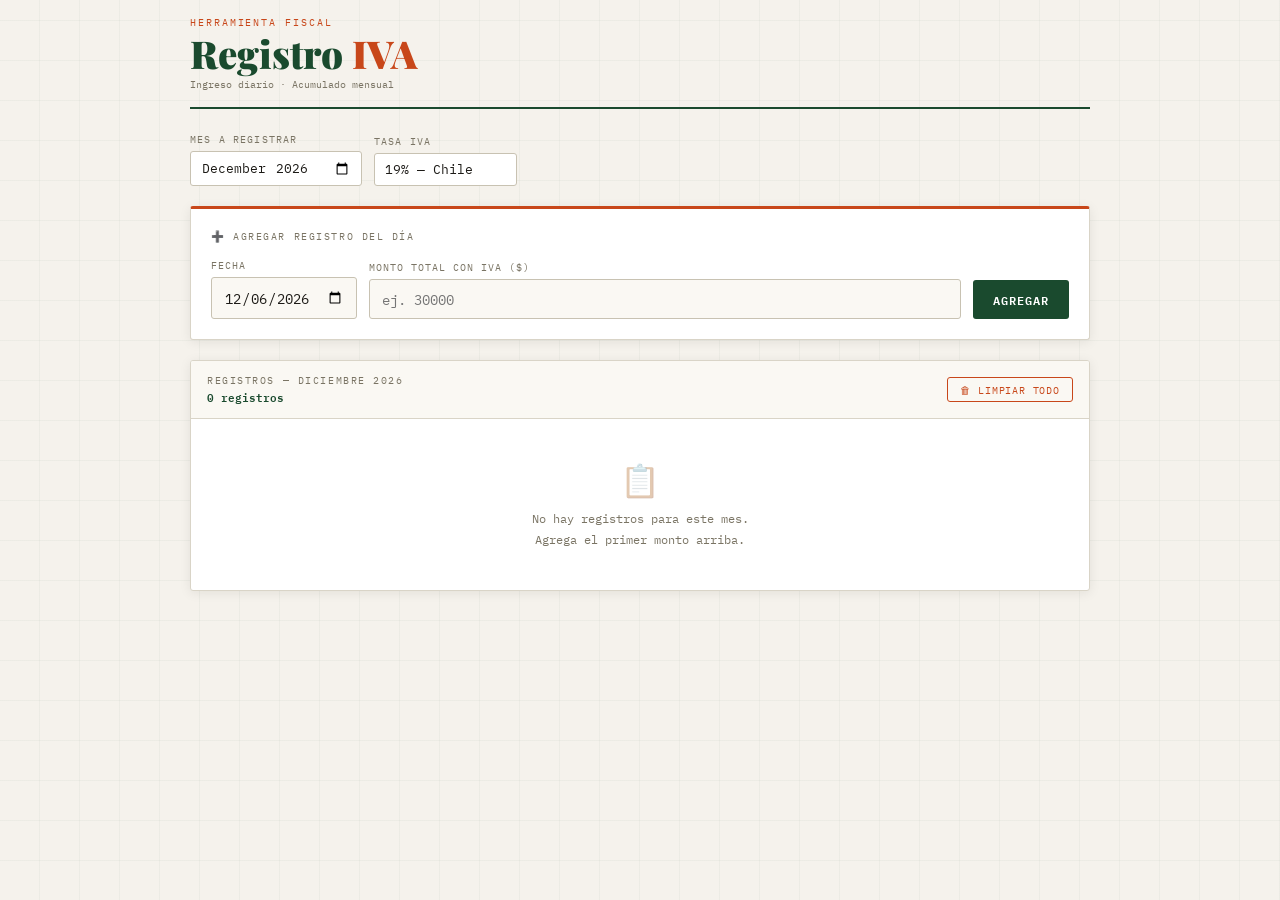
==== calculadora-iva-mensual.html @ a1014ed2 "Pagina de inicio en progreso" ====
<!DOCTYPE html>
<html lang="es">
<head>
<meta charset="UTF-8"/>
<meta name="viewport" content="width=device-width, initial-scale=1.0"/>
<title>Registro IVA Mensual</title>
<link href="https://fonts.googleapis.com/css2?family=IBM+Plex+Mono:wght@400;500;600&family=Playfair+Display:wght@700;900&display=swap" rel="stylesheet"/>
<style>
*,*::before,*::after{box-sizing:border-box;margin:0;padding:0}

:root{
  --bg:#f5f2ec;
  --surface:#ffffff;
  --surface2:#faf8f3;
  --border:#d9d4c7;
  --border2:#c8c2b2;
  --accent:#1a4a2e;
  --accent2:#c8471a;
  --accent3:#e8c84a;
  --text:#1c1a16;
  --muted:#7a7464;
  --green:#1a6b3a;
  --green-bg:#e8f5ee;
  --red-bg:#fdf0ec;
  --total-bg:#1a4a2e;
  --total-text:#f5f2ec;
  --shadow:0 2px 12px rgba(26,22,16,0.08);
  --radius:3px;
}

body{
  background:var(--bg);
  color:var(--text);
  font-family:'IBM Plex Mono',monospace;
  min-height:100vh;
  padding:1rem;
  background-image:
    repeating-linear-gradient(0deg,transparent,transparent 39px,rgba(26,74,46,0.04) 39px,rgba(26,74,46,0.04) 40px),
    repeating-linear-gradient(90deg,transparent,transparent 39px,rgba(26,74,46,0.04) 39px,rgba(26,74,46,0.04) 40px);
}

/* ── LAYOUT ── */
.app{max-width:900px;margin:0 auto}

/* ── HEADER ── */
.app-header{
  display:flex;
  align-items:flex-end;
  justify-content:space-between;
  flex-wrap:wrap;
  gap:1rem;
  margin-bottom:1.5rem;
  padding-bottom:1rem;
  border-bottom:2px solid var(--accent);
}
.header-left{}
.header-eyebrow{
  font-size:0.6rem;
  letter-spacing:0.2em;
  text-transform:uppercase;
  color:var(--accent2);
  margin-bottom:0.3rem;
}
h1{
  font-family:'Playfair Display',serif;
  font-size:clamp(1.6rem,5vw,2.4rem);
  font-weight:900;
  line-height:1;
  color:var(--accent);
}
h1 span{color:var(--accent2)}
.header-meta{
  font-size:0.65rem;
  color:var(--muted);
  margin-top:0.3rem;
}

/* ── RATE & MONTH BAR ── */
.config-bar{
  display:flex;
  gap:0.75rem;
  flex-wrap:wrap;
  margin-bottom:1.25rem;
  align-items:flex-end;
}
.config-field{display:flex;flex-direction:column;gap:0.3rem}
.config-field label{font-size:0.6rem;letter-spacing:0.12em;text-transform:uppercase;color:var(--muted)}
.config-field select,
.config-field input[type="number"],
.config-field input[type="month"]{
  padding:0.45rem 0.65rem;
  background:var(--surface);
  border:1px solid var(--border2);
  color:var(--text);
  font-family:'IBM Plex Mono',monospace;
  font-size:0.82rem;
  outline:none;
  border-radius:var(--radius);
  transition:border-color 0.15s;
  -webkit-appearance:none;
}
.config-field select:focus,
.config-field input:focus{border-color:var(--accent)}
.config-field input[type="number"]{width:90px}

/* ── INPUT CARD ── */
.input-card{
  background:var(--surface);
  border:1px solid var(--border);
  border-top:3px solid var(--accent2);
  padding:1.25rem;
  margin-bottom:1.25rem;
  box-shadow:var(--shadow);
  border-radius:var(--radius);
}
.input-card-title{
  font-size:0.65rem;
  letter-spacing:0.15em;
  text-transform:uppercase;
  color:var(--muted);
  margin-bottom:1rem;
}
.input-row{
  display:grid;
  grid-template-columns:auto 1fr auto;
  gap:0.75rem;
  align-items:flex-end;
  flex-wrap:wrap;
}
@media(max-width:520px){
  .input-row{grid-template-columns:1fr 1fr;row-gap:0.75rem}
  .input-row .btn-add{grid-column:1/-1}
}
.input-field{display:flex;flex-direction:column;gap:0.3rem}
.input-field label{font-size:0.6rem;letter-spacing:0.1em;text-transform:uppercase;color:var(--muted)}
.input-field input{
  padding:0.6rem 0.75rem;
  background:var(--surface2);
  border:1px solid var(--border2);
  color:var(--text);
  font-family:'IBM Plex Mono',monospace;
  font-size:0.9rem;
  outline:none;
  border-radius:var(--radius);
  transition:border-color 0.15s;
  width:100%;
}
.input-field input:focus{border-color:var(--accent2);background:#fff}
.preview-chips{
  display:flex;
  gap:0.5rem;
  flex-wrap:wrap;
  margin-top:0.75rem;
  font-size:0.72rem;
  color:var(--muted);
}
.chip{
  background:var(--surface2);
  border:1px solid var(--border);
  padding:3px 10px;
  border-radius:20px;
}
.chip strong{color:var(--green)}

.btn-add{
  padding:0.6rem 1.25rem;
  background:var(--accent);
  border:none;
  color:#fff;
  font-family:'IBM Plex Mono',monospace;
  font-size:0.78rem;
  font-weight:600;
  letter-spacing:0.08em;
  text-transform:uppercase;
  cursor:pointer;
  border-radius:var(--radius);
  transition:all 0.15s;
  white-space:nowrap;
  align-self:flex-end;
}
.btn-add:hover{background:#1f5c38;transform:translateY(-1px)}
.btn-add:active{transform:translateY(0)}

/* ── TABLE SECTION ── */
.table-section{
  background:var(--surface);
  border:1px solid var(--border);
  box-shadow:var(--shadow);
  border-radius:var(--radius);
  overflow:hidden;
  margin-bottom:1.25rem;
}
.table-header{
  display:flex;
  align-items:center;
  justify-content:space-between;
  padding:0.75rem 1rem;
  border-bottom:1px solid var(--border);
  background:var(--surface2);
  flex-wrap:wrap;
  gap:0.5rem;
}
.table-title{
  font-size:0.65rem;
  letter-spacing:0.15em;
  text-transform:uppercase;
  color:var(--muted);
}
.record-count{
  font-size:0.7rem;
  color:var(--accent);
  font-weight:600;
}
.btn-clear-all{
  padding:0.3rem 0.75rem;
  background:transparent;
  border:1px solid var(--accent2);
  color:var(--accent2);
  font-family:'IBM Plex Mono',monospace;
  font-size:0.65rem;
  letter-spacing:0.08em;
  text-transform:uppercase;
  cursor:pointer;
  border-radius:var(--radius);
  transition:all 0.15s;
}
.btn-clear-all:hover{background:var(--accent2);color:#fff}

/* Table scroll wrapper */
.table-scroll{overflow-x:auto;-webkit-overflow-scrolling:touch}

table{
  width:100%;
  border-collapse:collapse;
  font-size:0.8rem;
  min-width:480px;
}
thead tr{background:var(--accent);color:#fff}
thead th{
  padding:0.6rem 0.9rem;
  text-align:right;
  font-weight:500;
  font-size:0.65rem;
  letter-spacing:0.1em;
  text-transform:uppercase;
  white-space:nowrap;
}
thead th:first-child{text-align:left}
thead th:last-child{text-align:center;width:60px}

tbody tr{
  border-bottom:1px solid var(--border);
  transition:background 0.1s;
  animation:rowIn 0.25s ease both;
}
tbody tr:hover{background:var(--surface2)}
tbody tr:last-child{border-bottom:none}

@keyframes rowIn{
  from{opacity:0;transform:translateY(-6px)}
  to{opacity:1;transform:translateY(0)}
}

td{
  padding:0.55rem 0.9rem;
  text-align:right;
  vertical-align:middle;
  white-space:nowrap;
}
td:first-child{text-align:left;color:var(--muted);font-size:0.75rem}
td.amt{color:var(--text);font-weight:500}
td.net{color:var(--green)}
td.tax{color:var(--accent2)}
td.actions{text-align:center;padding:0.4rem}

.btn-del{
  background:none;
  border:1px solid var(--border);
  color:var(--muted);
  cursor:pointer;
  font-size:0.8rem;
  padding:3px 8px;
  border-radius:var(--radius);
  transition:all 0.15s;
  font-family:'IBM Plex Mono',monospace;
}
.btn-del:hover{border-color:var(--accent2);color:var(--accent2);background:var(--red-bg)}

/* TOTAL ROW */
tfoot tr{background:var(--total-bg);color:var(--total-text)}
tfoot td{
  padding:0.8rem 0.9rem;
  font-weight:600;
  font-size:0.82rem;
}
tfoot td:first-child{
  font-family:'Playfair Display',serif;
  font-size:0.85rem;
  font-weight:700;
  letter-spacing:0.05em;
}
tfoot td.t-net{color:#7dd4a0}
tfoot td.t-tax{color:#f4a87a}

/* Empty state */
.empty-state{
  text-align:center;
  padding:2.5rem 1rem;
  color:var(--muted);
}
.empty-state .empty-icon{font-size:2rem;margin-bottom:0.5rem;opacity:0.4}
.empty-state p{font-size:0.75rem;line-height:1.7}

/* ── TOAST ── */
.toast{
  position:fixed;
  bottom:1.5rem;
  left:50%;
  transform:translateX(-50%) translateY(20px);
  background:var(--accent);
  color:#fff;
  padding:0.6rem 1.25rem;
  font-size:0.75rem;
  border-radius:30px;
  opacity:0;
  transition:all 0.3s;
  pointer-events:none;
  z-index:999;
  white-space:nowrap;
}
.toast.show{opacity:1;transform:translateX(-50%) translateY(0)}

/* ── RESPONSIVE ── */
@media(max-width:600px){
  body{padding:0.75rem}
  .config-bar{gap:0.5rem}
  .input-card{padding:1rem}
  .app-header{margin-bottom:1rem}
  table{font-size:0.72rem}
  thead th,td{padding:0.5rem 0.6rem}
}
</style>
</head>
<body>

<div class="app">

  <!-- HEADER -->
  <header class="app-header">
    <div class="header-left">
      <div class="header-eyebrow">Herramienta fiscal</div>
      <h1>Registro <span>IVA</span></h1>
      <div class="header-meta">Ingreso diario · Acumulado mensual</div>
    </div>
  </header>

  <!-- CONFIG -->
  <div class="config-bar">
    <div class="config-field">
      <label>Mes a registrar</label>
      <input type="month" id="monthPicker"/>
    </div>
    <div class="config-field">
      <label>Tasa IVA</label>
      <select id="rateSel">
        <option value="19">19% — Chile</option>
        <option value="16">16% — México</option>
        <option value="21">21% — Argentina</option>
        <option value="12">12% — Ecuador</option>
        <option value="custom">Personalizada</option>
      </select>
    </div>
    <div class="config-field" id="customRateField" style="display:none">
      <label>Tasa %</label>
      <input type="number" id="customRateInput" placeholder="ej. 10" min="0" max="100" step="0.1"/>
    </div>
  </div>

  <!-- INPUT CARD -->
  <div class="input-card">
    <div class="input-card-title">➕ Agregar registro del día</div>
    <div class="input-row">
      <div class="input-field">
        <label>Fecha</label>
        <input type="date" id="entryDate"/>
      </div>
      <div class="input-field">
        <label>Monto total con IVA ($)</label>
        <input type="number" id="entryAmount" placeholder="ej. 30000" min="0" step="1"/>
      </div>
      <button class="btn-add" onclick="addEntry()">Agregar</button>
    </div>
    <div class="preview-chips" id="previewChips" style="display:none">
      <span class="chip">Neto: <strong id="prevNet">—</strong></span>
      <span class="chip">IVA: <strong id="prevTax">—</strong></span>
    </div>
  </div>

  <!-- TABLE -->
  <div class="table-section">
    <div class="table-header">
      <div>
        <div class="table-title" id="tableTitle">Registros del mes</div>
        <div class="record-count" id="recordCount">0 registros</div>
      </div>
      <button class="btn-clear-all" onclick="clearAll()">🗑 Limpiar todo</button>
    </div>
    <div class="table-scroll">
      <table id="mainTable">
        <thead>
          <tr>
            <th>Fecha</th>
            <th>Total con IVA</th>
            <th>Neto sin IVA</th>
            <th>IVA</th>
            <th>—</th>
          </tr>
        </thead>
        <tbody id="tableBody"></tbody>
        <tfoot id="tableFoot"></tfoot>
      </table>
    </div>
    <div class="empty-state" id="emptyState">
      <div class="empty-icon">📋</div>
      <p>No hay registros para este mes.<br>Agrega el primer monto arriba.</p>
    </div>
  </div>

</div>

<div class="toast" id="toast"></div>

<script>
// ── STATE ──
let entries = {}; // { "YYYY-MM": [ {date, amount, net, tax}, ... ] }
let currentMonth = '';
let currentRate = 19;

const STORAGE_KEY = 'iva_entries_v1';

// ── INIT ──
function init(){
  // Load from localStorage
  try {
    const saved = localStorage.getItem(STORAGE_KEY);
    if(saved) entries = JSON.parse(saved);
  } catch(e){ entries = {}; }

  // Set month picker to current month
  const now = new Date();
  const ym = now.toISOString().slice(0,7);
  document.getElementById('monthPicker').value = ym;
  currentMonth = ym;

  // Set date to today
  document.getElementById('entryDate').value = now.toISOString().slice(0,10);

  // Rate selector
  document.getElementById('rateSel').addEventListener('change', onRateChange);
  document.getElementById('customRateInput').addEventListener('input', onRateChange);
  document.getElementById('monthPicker').addEventListener('change', e => {
    currentMonth = e.target.value;
    renderTable();
  });
  document.getElementById('entryAmount').addEventListener('input', updatePreview);

  renderTable();
}

function onRateChange(){
  const sel = document.getElementById('rateSel').value;
  const customField = document.getElementById('customRateField');
  if(sel === 'custom'){
    customField.style.display = 'flex';
    currentRate = parseFloat(document.getElementById('customRateInput').value) || 0;
  } else {
    customField.style.display = 'none';
    currentRate = parseFloat(sel);
  }
  updatePreview();
  renderTable();
}

function getRate(){
  const sel = document.getElementById('rateSel').value;
  if(sel === 'custom') return parseFloat(document.getElementById('customRateInput').value) || 0;
  return parseFloat(sel);
}

function calcFromGross(gross){
  const r = getRate() / 100;
  const net = gross / (1 + r);
  const tax = gross - net;
  return { net: Math.round(net), tax: Math.round(tax) };
}

function updatePreview(){
  const raw = parseFloat(document.getElementById('entryAmount').value);
  const chips = document.getElementById('previewChips');
  if(!raw || raw <= 0){ chips.style.display='none'; return; }
  const {net, tax} = calcFromGross(raw);
  document.getElementById('prevNet').textContent = fmt(net);
  document.getElementById('prevTax').textContent = fmt(tax);
  chips.style.display = 'flex';
}

// ── ADD ──
function addEntry(){
  const dateVal = document.getElementById('entryDate').value;
  const amountVal = parseFloat(document.getElementById('entryAmount').value);
  if(!dateVal){ showToast('Selecciona una fecha'); return; }
  if(!amountVal || amountVal <= 0){ showToast('Ingresa un monto válido'); return; }
  const rate = getRate();
  if(!rate || rate <= 0){ showToast('Define una tasa de IVA válida'); return; }

  const {net, tax} = calcFromGross(amountVal);
  const entryMonth = dateVal.slice(0,7);

  if(!entries[entryMonth]) entries[entryMonth] = [];

  // Check duplicate date — ask / allow multiple per day
  entries[entryMonth].push({ date: dateVal, amount: Math.round(amountVal), net, tax });
  entries[entryMonth].sort((a,b) => a.date.localeCompare(b.date));

  save();
  currentMonth = entryMonth;
  document.getElementById('monthPicker').value = entryMonth;
  renderTable();
  document.getElementById('entryAmount').value = '';
  document.getElementById('previewChips').style.display = 'none';
  showToast('✓ Registro agregado');
}

// ── DELETE ──
function deleteEntry(month, idx){
  if(!entries[month]) return;
  entries[month].splice(idx, 1);
  if(entries[month].length === 0) delete entries[month];
  save();
  renderTable();
  showToast('Registro eliminado');
}

// ── CLEAR ALL ──
function clearAll(){
  if(!entries[currentMonth] || entries[currentMonth].length === 0){ showToast('No hay registros este mes'); return; }
  if(!confirm(`¿Eliminar todos los registros de ${fmtMonth(currentMonth)}?`)) return;
  delete entries[currentMonth];
  save();
  renderTable();
  showToast('Mes limpiado');
}

// ── SAVE ──
function save(){
  try { localStorage.setItem(STORAGE_KEY, JSON.stringify(entries)); } catch(e){}
}

// ── RENDER ──
function renderTable(){
  const month = document.getElementById('monthPicker').value || currentMonth;
  const rows = entries[month] || [];
  const tbody = document.getElementById('tableBody');
  const tfoot = document.getElementById('tableFoot');
  const emptyState = document.getElementById('emptyState');
  const recordCount = document.getElementById('recordCount');
  const tableTitle = document.getElementById('tableTitle');

  tableTitle.textContent = `Registros — ${fmtMonth(month)}`;
  recordCount.textContent = rows.length + (rows.length === 1 ? ' registro' : ' registros');

  if(rows.length === 0){
    tbody.innerHTML = '';
    tfoot.innerHTML = '';
    emptyState.style.display = 'block';
    document.getElementById('mainTable').style.display = 'none';
    return;
  }
  emptyState.style.display = 'none';
  document.getElementById('mainTable').style.display = 'table';

  tbody.innerHTML = rows.map((r,i) => `
    <tr>
      <td>${fmtDate(r.date)}</td>
      <td class="amt">$ ${fmt(r.amount)}</td>
      <td class="net">$ ${fmt(r.net)}</td>
      <td class="tax">$ ${fmt(r.tax)}</td>
      <td class="actions">
        <button class="btn-del" onclick="deleteEntry('${month}',${i})" title="Eliminar">✕</button>
      </td>
    </tr>
  `).join('');

  const totAmount = rows.reduce((s,r)=>s+r.amount,0);
  const totNet    = rows.reduce((s,r)=>s+r.net,0);
  const totTax    = rows.reduce((s,r)=>s+r.tax,0);

  tfoot.innerHTML = `
    <tr>
      <td>TOTAL ${fmtMonth(month)}</td>
      <td>$ ${fmt(totAmount)}</td>
      <td class="t-net">$ ${fmt(totNet)}</td>
      <td class="t-tax">$ ${fmt(totTax)}</td>
      <td></td>
    </tr>
  `;
}

// ── HELPERS ──
function fmt(n){
  return Math.round(n).toLocaleString('es-CL');
}

function fmtDate(d){
  const [y,m,day] = d.split('-');
  return `${day}-${m}-${y}`;
}

function fmtMonth(ym){
  if(!ym) return '';
  const [y,m] = ym.split('-');
  const months = ['Enero','Febrero','Marzo','Abril','Mayo','Junio','Julio','Agosto','Septiembre','Octubre','Noviembre','Diciembre'];
  return `${months[parseInt(m)-1]} ${y}`;
}

function showToast(msg){
  const t = document.getElementById('toast');
  t.textContent = msg;
  t.classList.add('show');
  setTimeout(()=>t.classList.remove('show'), 2200);
}

init();
</script>
</body>
</html>
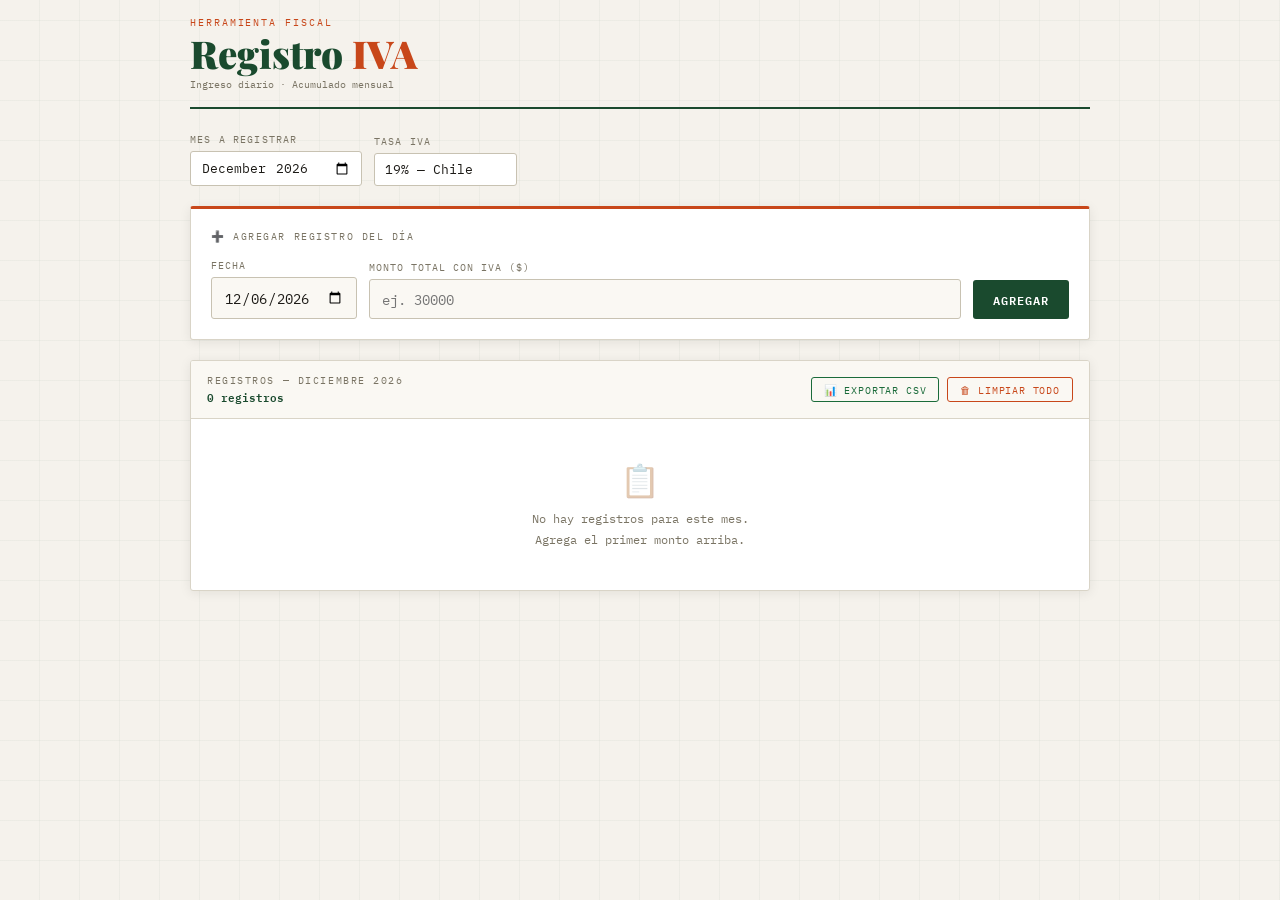
==== commit 093fe0de: "se agrego archivo index y boton exportar csv" ====
--- a/calculadora-iva-mensual.html
+++ b/calculadora-iva-mensual.html
@@ -211,7 +211,8 @@
   color:var(--accent);
   font-weight:600;
 }
-.btn-clear-all{
+.btn-clear-all,
+.btn-export{
   padding:0.3rem 0.75rem;
   background:transparent;
   border:1px solid var(--accent2);
@@ -224,7 +225,18 @@
   border-radius:var(--radius);
   transition:all 0.15s;
 }
-.btn-clear-all:hover{background:var(--accent2);color:#fff}
+.btn-clear-all:hover,
+.btn-export:hover{
+  background:var(--accent2);
+  color:#fff
+}
+.btn-export{
+  border-color:var(--green);
+  color:var(--green);
+}
+.btn-export:hover{
+  background:var(--green);
+}
 
 /* Table scroll wrapper */
 .table-scroll{overflow-x:auto;-webkit-overflow-scrolling:touch}
@@ -403,7 +415,10 @@
         <div class="table-title" id="tableTitle">Registros del mes</div>
         <div class="record-count" id="recordCount">0 registros</div>
       </div>
-      <button class="btn-clear-all" onclick="clearAll()">🗑 Limpiar todo</button>
+      <div style="display:flex;gap:0.5rem">
+        <button class="btn-export" onclick="exportToExcel()" title="Exportar CSV">📊 Exportar CSV</button>
+        <button class="btn-clear-all" onclick="clearAll()">🗑 Limpiar todo</button>
+      </div>
     </div>
     <div class="table-scroll">
       <table id="mainTable">
@@ -630,6 +645,71 @@
   setTimeout(()=>t.classList.remove('show'), 2200);
 }
 
+// ── EXPORT TO EXCEL ──
+function exportToExcel(){
+  const month = document.getElementById('monthPicker').value || currentMonth;
+  const rows = entries[month] || [];
+  
+  if(rows.length === 0){
+    showToast('No hay registros para exportar');
+    return;
+  }
+  
+  const rate = getRate();
+  const monthName = fmtMonth(month);
+  const filename = `Registros_IVA_${month}.csv`;
+  
+  const csvData = [
+    ['Registro de IVA - ' + monthName],
+    ['Tasa IVA: ' + rate + '%'],
+    [],
+    ['Fecha', 'Total con IVA', 'Neto sin IVA', 'IVA'],
+  ];
+  
+  rows.forEach(r => {
+    csvData.push([
+      r.date,
+      r.amount,
+      r.net,
+      r.tax
+    ]);
+  });
+  
+  const totAmount = rows.reduce((s,r)=>s+r.amount,0);
+  const totNet    = rows.reduce((s,r)=>s+r.net,0);
+  const totTax    = rows.reduce((s,r)=>s+r.tax,0);
+  
+  csvData.push([]);
+  csvData.push([
+    'TOTAL',
+    totAmount,
+    totNet,
+    totTax
+  ]);
+  
+  exportToCsv(csvData, filename);
+}
+
+function exportToCsv(data, filename){
+  const csv = data.map(row => row.map(cell => {
+    if(cell === null || cell === undefined) return '';
+    const value = String(cell).replace(/"/g, '""');
+    return `"${value}"`;
+  }).join(',')).join('\r\n');
+  
+  const blob = new Blob([csv], { type: 'text/csv;charset=utf-8;' });
+  const link = document.createElement('a');
+  const url = URL.createObjectURL(blob);
+  link.setAttribute('href', url);
+  link.setAttribute('download', filename);
+  link.style.visibility = 'hidden';
+  document.body.appendChild(link);
+  link.click();
+  document.body.removeChild(link);
+  URL.revokeObjectURL(url);
+  showToast('✓ Descargado en CSV');
+}
+
 init();
 </script>
 </body>
